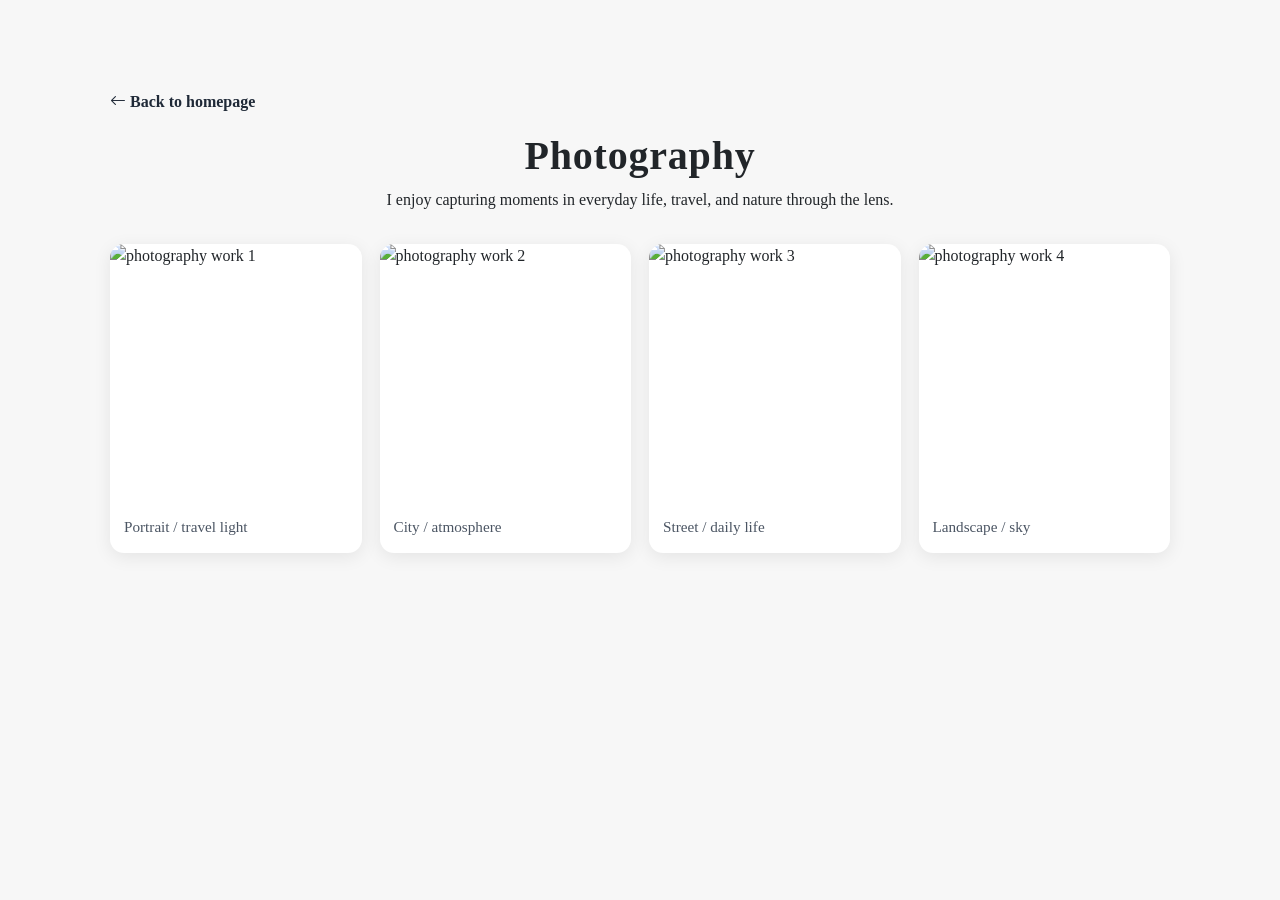
==== photographing.html @ 8a5dce72 "photo" ====
<!DOCTYPE html>
<html lang="en">
<head>
    <meta charset="utf-8" />
    <meta name="viewport" content="width=device-width, initial-scale=1, shrink-to-fit=no" />
    <meta name="description" content="Photography portfolio" />
    <meta name="author" content="Yutong HOU" />
    <title>Photography | Yutong HOU</title>
    <link rel="icon" type="image/x-icon" href="static/assets/favicon.ico" />
    <link href="https://cdn.jsdelivr.net/npm/bootstrap-icons@1.5.0/font/bootstrap-icons.css" rel="stylesheet" />
    <link type="text/css" href="static/css/styles.css" rel="stylesheet" />
    <link type="text/css" href="static/css/main.css" rel="stylesheet" />
    <style>
        body {
            background: #f7f7f7;
        }
        .photo-page {
            max-width: 1100px;
            margin: 90px auto 60px;
            padding: 0 20px;
        }
        .photo-header {
            margin-bottom: 32px;
            text-align: center;
        }
        .photo-grid {
            display: grid;
            grid-template-columns: repeat(auto-fit, minmax(240px, 1fr));
            gap: 18px;
        }
        .photo-card {
            background: white;
            border-radius: 14px;
            overflow: hidden;
            box-shadow: 0 4px 18px rgba(0,0,0,0.08);
        }
        .photo-card img {
            display: block;
            width: 100%;
            height: 260px;
            object-fit: cover;
        }
        .photo-caption {
            padding: 12px 14px 14px;
            font-size: 0.95rem;
            color: #4b5563;
        }
        .back-link {
            display: inline-block;
            margin-bottom: 18px;
            color: #1f2937;
            text-decoration: none;
            font-weight: 600;
        }
        .back-link:hover {
            text-decoration: underline;
        }
    </style>
</head>
<body>
    <div class="photo-page">
        <a href="index.html" class="back-link"><i class="bi bi-arrow-left"></i> Back to homepage</a>
        <div class="photo-header">
            <h1>Photography</h1>
            <p>I enjoy capturing moments in everyday life, travel, and nature through the lens.</p>
        </div>

        <div class="photo-grid">
            <div class="photo-card">
                <img src="static/assets/img/photo.jpg" alt="photography work 1" />
                <div class="photo-caption">Portrait / travel light</div>
            </div>
            <div class="photo-card">
                <img src="static/assets/img/banw.jpg" alt="photography work 2" />
                <div class="photo-caption">City / atmosphere</div>
            </div>
            <div class="photo-card">
                <img src="static/assets/img/photo.jpg" alt="photography work 3" />
                <div class="photo-caption">Street / daily life</div>
            </div>
            <div class="photo-card">
                <img src="static/assets/img/banw.jpg" alt="photography work 4" />
                <div class="photo-caption">Landscape / sky</div>
            </div>
        </div>
    </div>
</body>
</html>
---- static/css/main.css ----
@import "./styles.css";


:root{
    --h-title-color: #2f496d;
    --h-link-color: #7a2d3d;
    --h-link-hover-color: #5e2131;
    --h-body-font-family: "Times New Roman", Times, serif;
    --bs-blue: var(--h-title-color);
    --bs-primary: var(--h-title-color);
    --bs-link-color: var(--h-link-color);
    --bs-link-hover-color: var(--h-link-hover-color);
    --bs-nav-link-color: var(--h-title-color);
    --bs-body-font-family: var(--h-body-font-family);
}

body {
    font-family: var(--h-body-font-family);
    text-rendering: optimizeLegibility;
}

h1, h2, h3, h4, h5, h6,
.h1, .h2, .h3, .h4, .h5, .h6,
.display-3, .display-4,
.navbar-brand,
.nav-link,
section header h2,
section .main-body,
section .main-body p,
section .main-body li,
section .main-body div,
#top-section-bg-text,
.font-alt,
#mainNav .navbar-brand,
#mainNav .navbar-nav .nav-item .nav-link,
#mainNav .navbar-toggler,
strong,
b,
.fw-bold,
.fw-bolder,
.font-weight-bold {
    font-family: var(--h-body-font-family) !important;
}

h1, h2, h3, h4, h5, h6,
.h1, .h2, .h3, .h4, .h5, .h6,
.display-3, .display-4,
strong,
b,
.fw-bold,
.fw-bolder,
.font-weight-bold {
    letter-spacing: 0.02em;
    line-height: 1.2;
}

.header {
    border-bottom: solid 2px var(--bs-blue);
    z-index: 10000;
}

.bg-bottom {
    background-color: var(--h-title-color);
}

.top-section {
    position: relative;
    padding: 10rem 0;
    background-position: center;
    background-size: cover;
    height: 25rem;
}

.top-section h2 {
    font-weight: 400;
}

.top-section .top-section-content {
    position: relative;
    z-index: 1;
}

.top-section:before {
    content: "";
    position: absolute;
    top: 0;
    left: 0;
    width: 100%;
    height: 100%;
    background: rgba(0, 0, 0, 0.5);
}

section header h2{
    font-family: var(--h-body-font-family) !important;
    color: var(--h-title-color);
    font-size: 2.3rem;
    line-height: 4rem;
}

section .main-body{
    font-family: var(--h-body-font-family);
    font-size: 1.3rem;
    font-weight: 200;
    line-height: 2.4rem;
    text-align: justify;
}

section .main-body p,
section .main-body li,
section .main-body div {
    text-align: justify;
}

#publications-md details {
    margin-bottom: 1rem;
}

#publications-md .publication-summary {
    color: var(--h-title-color);
    font-size: 1.75rem;
    font-weight: 700;
    line-height: 1.2;
    padding: 0.25rem 0;
}

#publications-md details[open] .publication-summary {
    margin-bottom: 0.75rem;
}

nav a,
a {
    color: var(--h-link-color);
}

nav a:hover,
a:hover {
    color: var(--h-link-hover-color);
}

.language-switcher {
    margin-right: 1rem;
}

.language-switcher .btn {
    color: var(--h-title-color);
    border: 1px solid var(--h-title-color);
    font-family: var(--h-body-font-family);
}

.language-switcher .dropdown-menu {
    min-width: 8rem;
}

@media screen and (max-width: 991px) {
    .language-switcher {
        margin-left: auto;
        margin-right: 0.75rem;
    }
}


.bg-gradient-primary-to-secondary-light {
    background: linear-gradient(45deg, #fcfcfc, #ffffff) !important;
}

.bg-gradient-primary-to-secondary-gray {
    background: linear-gradient(45deg, #f0f0f0, #f1f1f1) !important;
}



.on-top {
    position: relative;
    z-index: 10000;
}

.top-bg {
    background-position: center;
    background-size: fill;
    width: 100%;
    height: 100%;
}

.top-bg::before {
    content: "";
    position: absolute;
    top: 0;
    left: 0;
    width: 100%;
    height: 100%;
    background: rgba(0, 0, 0, 0.4);
}


#avatar {
    position: relative;
    height: 0;
    top:min(-65px,max(-100px,calc(-1*100vw/12)));
    max-width: 55em;
    margin: 0 1.5rem 0 0;
    float: right;
    z-index: 9000;
}

#avatar img {
    height: max(130px,min(200px,calc(100vw/6)));
    box-shadow: 5px 5px 5px rgba(0, 0, 0, 0.2);
}

@media screen and (max-width: 991px) {
    #avatar {
        margin: 0;
    }
}
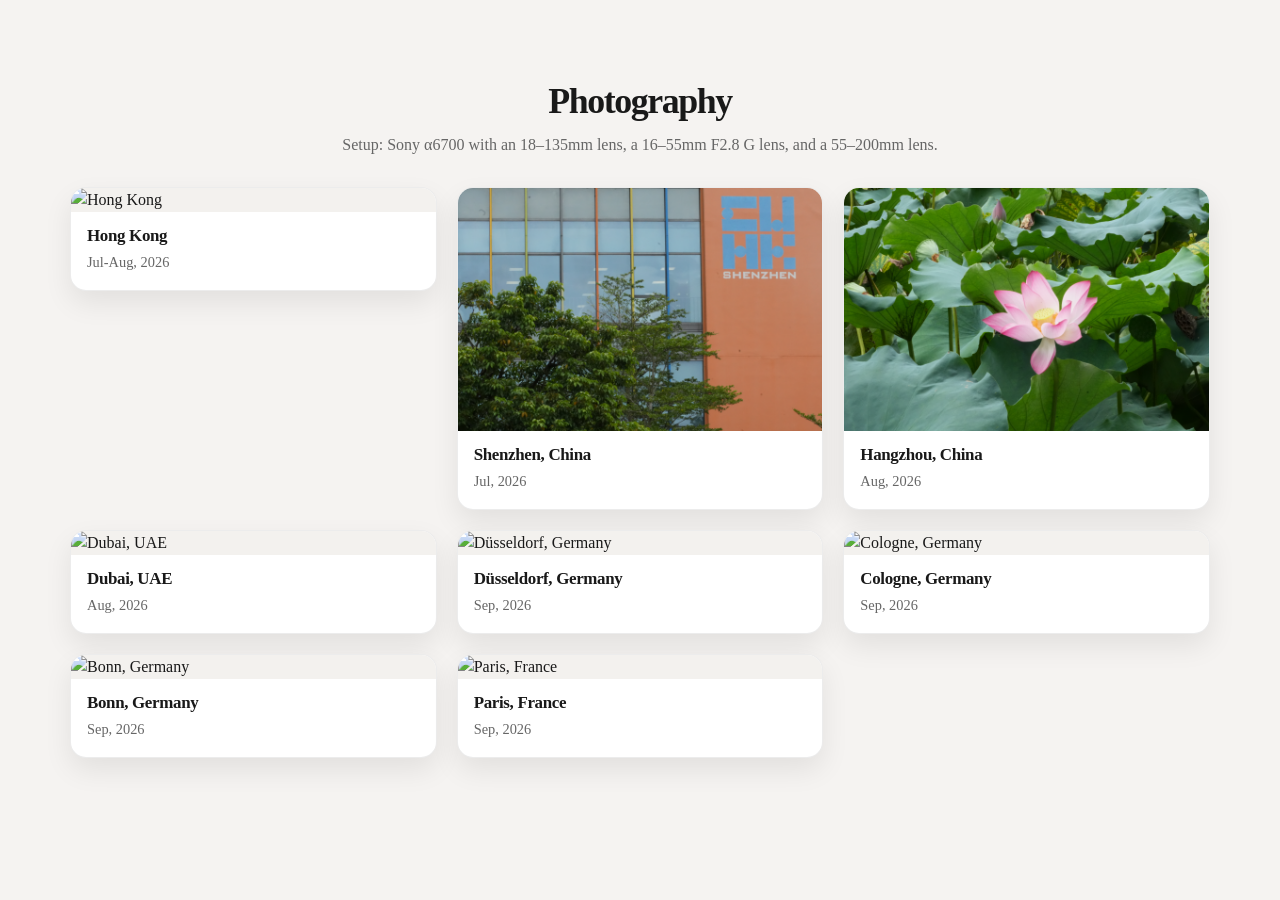
==== commit 38f93d72: "ffigures" ====
--- a/photographing.html
+++ b/photographing.html
@@ -11,78 +11,460 @@
     <link type="text/css" href="static/css/styles.css" rel="stylesheet" />
     <link type="text/css" href="static/css/main.css" rel="stylesheet" />
     <style>
+        :root {
+            --bg: #f5f3f1;
+            --panel: #ffffff;
+            --text: #191919;
+            --muted: #666666;
+            --line: rgba(17, 17, 17, 0.08);
+            --shadow: 0 12px 28px rgba(0, 0, 0, 0.08);
+            --overlay: rgba(10, 10, 10, 0.72);
+        }
+
+        * { box-sizing: border-box; }
+
         body {
-            background: #f7f7f7;
-        }
+            margin: 0;
+            background: var(--bg);
+            color: var(--text);
+            font-family: "Times New Roman", Times, serif;
+        }
+
         .photo-page {
-            max-width: 1100px;
-            margin: 90px auto 60px;
+            max-width: 1180px;
+            margin: 80px auto 60px;
             padding: 0 20px;
         }
+
+        .back-link {
+            display: inline-flex;
+            align-items: center;
+            gap: 8px;
+            margin-bottom: 24px;
+            color: var(--text);
+            text-decoration: none;
+            font-weight: 600;
+            letter-spacing: 0.02em;
+        }
+
+        .back-link:hover {
+            text-decoration: underline;
+        }
+
         .photo-header {
-            margin-bottom: 32px;
             text-align: center;
-        }
+            margin-bottom: 30px;
+        }
+
+        .photo-header h1 {
+            font-size: clamp(2.2rem, 2.8vw, 3.4rem);
+            margin: 0 0 10px;
+            letter-spacing: -0.04em;
+            font-weight: 700;
+            font-family: "Times New Roman", Times, serif;
+        }
+
+        .photo-header p {
+            margin: 0;
+            color: var(--muted);
+            font-size: 1rem;
+        }
+
         .photo-grid {
             display: grid;
-            grid-template-columns: repeat(auto-fit, minmax(240px, 1fr));
-            gap: 18px;
-        }
+            grid-template-columns: repeat(auto-fit, minmax(360px, 1fr));
+            gap: 20px;
+            align-items: start;
+        }
+
         .photo-card {
-            background: white;
-            border-radius: 14px;
+            display: flex;
+            flex-direction: column;
+            background: var(--panel);
+            border: 1px solid var(--line);
+            border-radius: 16px;
             overflow: hidden;
-            box-shadow: 0 4px 18px rgba(0,0,0,0.08);
-        }
+            box-shadow: var(--shadow);
+            transition: transform 0.2s ease, box-shadow 0.2s ease;
+            cursor: pointer;
+        }
+
+        .photo-card:hover {
+            transform: translateY(-3px);
+            box-shadow: 0 14px 30px rgba(0, 0, 0, 0.12);
+        }
+
         .photo-card img {
             display: block;
             width: 100%;
-            height: 260px;
-            object-fit: cover;
-        }
-        .photo-caption {
-            padding: 12px 14px 14px;
-            font-size: 0.95rem;
-            color: #4b5563;
-        }
-        .back-link {
-            display: inline-block;
-            margin-bottom: 18px;
-            color: #1f2937;
-            text-decoration: none;
-            font-weight: 600;
-        }
-        .back-link:hover {
-            text-decoration: underline;
+            height: auto;
+            background: #f3f1ee;
+        }
+
+        .photo-info {
+            padding: 14px 16px 16px;
+        }
+
+        .photo-title {
+            margin: 0 0 6px;
+            font-size: 1.06rem;
+            font-weight: 700;
+            letter-spacing: -0.02em;
+            font-family: "Times New Roman", Times, serif;
+        }
+
+        .photo-location {
+            margin: 0;
+            color: var(--muted);
+            font-size: 0.9rem;
+            font-family: "Times New Roman", Times, serif;
+        }
+
+        .lightbox {
+            position: fixed;
+            inset: 0;
+            display: none;
+            align-items: center;
+            justify-content: center;
+            background: var(--overlay);
+            padding: 24px;
+            z-index: 1000;
+        }
+
+        .lightbox.open {
+            display: flex;
+        }
+
+        .lightbox-panel {
+            position: relative;
+            width: min(1180px, 94vw);
+            max-height: 90vh;
+            overflow: auto;
+            background: rgba(255,255,255,0.96);
+            border-radius: 18px;
+            box-shadow: 0 22px 50px rgba(0,0,0,0.25);
+            padding: 18px;
+        }
+
+        .lightbox-close {
+            position: absolute;
+            top: 12px;
+            right: 14px;
+            border: none;
+            background: rgba(0,0,0,0.06);
+            width: 36px;
+            height: 36px;
+            border-radius: 50%;
+            font-size: 1.5rem;
+            cursor: pointer;
+        }
+
+        .lightbox-header {
+            padding-right: 44px;
+            margin-bottom: 16px;
+        }
+
+        .lightbox-header h2 {
+            margin: 0 0 4px;
+            font-size: 1.6rem;
+            font-family: "Times New Roman", Times, serif;
+        }
+
+        .lightbox-header p {
+            margin: 0;
+            color: var(--muted);
+            font-family: "Times New Roman", Times, serif;
+        }
+
+        .lightbox-grid {
+            display: grid;
+            grid-template-columns: repeat(2, minmax(0, 1fr));
+            gap: 14px;
+        }
+
+        .gallery-pair {
+            display: grid;
+            grid-column: 1 / -1;
+            grid-template-columns: minmax(0, 1fr) minmax(0, 1fr);
+            gap: 14px;
+        }
+
+        .gallery-pair > img,
+        .gallery-stack > img,
+        .gallery-single {
+            align-self: start;
+        }
+
+        .gallery-stack {
+            display: grid;
+            gap: 14px;
+        }
+
+        .gallery-single {
+            width: 100%;
+        }
+
+        .lightbox-grid img {
+            display: block;
+            width: 100%;
+            height: auto;
+            margin: 0 auto;
+            border-radius: 12px;
+            background: #ececec;
+        }
+
+        @media (max-width: 640px) {
+            .lightbox-grid {
+                grid-template-columns: 1fr;
+            }
+
+            .gallery-pair {
+                grid-template-columns: 1fr;
+            }
         }
     </style>
 </head>
 <body>
     <div class="photo-page">
-        <a href="index.html" class="back-link"><i class="bi bi-arrow-left"></i> Back to homepage</a>
         <div class="photo-header">
             <h1>Photography</h1>
-            <p>I enjoy capturing moments in everyday life, travel, and nature through the lens.</p>
+            <p>Setup: Sony α6700 with an 18–135mm lens, a 16–55mm F2.8 G lens, and a 55–200mm lens.</p>
         </div>
 
-        <div class="photo-grid">
-            <div class="photo-card">
-                <img src="static/assets/img/photo.jpg" alt="photography work 1" />
-                <div class="photo-caption">Portrait / travel light</div>
+        <div class="photo-grid" id="photoGrid"></div>
+    </div>
+
+    <div class="lightbox" id="lightbox" aria-hidden="true">
+        <div class="lightbox-panel">
+            <button class="lightbox-close" type="button" aria-label="Close">×</button>
+            <div class="lightbox-header">
+                <h2 id="galleryTitle">Title</h2>
+                <p id="galleryLocation">Location</p>
             </div>
-            <div class="photo-card">
-                <img src="static/assets/img/banw.jpg" alt="photography work 2" />
-                <div class="photo-caption">City / atmosphere</div>
-            </div>
-            <div class="photo-card">
-                <img src="static/assets/img/photo.jpg" alt="photography work 3" />
-                <div class="photo-caption">Street / daily life</div>
-            </div>
-            <div class="photo-card">
-                <img src="static/assets/img/banw.jpg" alt="photography work 4" />
-                <div class="photo-caption">Landscape / sky</div>
-            </div>
+            <div class="lightbox-grid" id="galleryGrid"></div>
         </div>
     </div>
+
+    <script>
+        // Edit only the content here. Keep all cover images in the same landscape ratio.
+        const works = [
+            {
+                title: 'Hong Kong',
+                location: 'Jul-Aug, 2026',
+                cover: 'static/assets/Hong%20Kong%20Jul,%20Aug,%202026/cover.JPG',
+                images: [
+                    'static/assets/Hong%20Kong%20Jul,%20Aug,%202026/26July_Hong%20Kong,%20China2..JPG',
+                    'static/assets/Hong%20Kong%20Jul,%20Aug,%202026/DSC00104.JPG',
+                    'static/assets/Hong%20Kong%20Jul,%20Aug,%202026/DSC00112.JPG',
+                    'static/assets/Hong%20Kong%20Jul,%20Aug,%202026/DSC00197.JPG',
+                    'static/assets/Hong%20Kong%20Jul,%20Aug,%202026/DSC00201.JPG',
+                    'static/assets/Hong%20Kong%20Jul,%20Aug,%202026/DSC00207.JPG',
+                    'static/assets/Hong%20Kong%20Jul,%20Aug,%202026/26Aug_Hong%20Kong,%20China.JPG',
+                    'static/assets/Hong%20Kong%20Jul,%20Aug,%202026/cover.JPG'
+                ],
+                portraitImages: []
+            },
+            {
+                title: 'Shenzhen, China',
+                location: 'Jul, 2026',
+                cover: 'static/assets/Shenzhen%20Jul,%202026/cover.JPG',
+                images: [
+                    'static/assets/Shenzhen%20Jul,%202026/DSC00251.JPG',
+                    'static/assets/Shenzhen%20Jul,%202026/DSC00259.JPG',
+                    'static/assets/Shenzhen%20Jul,%202026/DSC00264.JPG',
+                    'static/assets/Shenzhen%20Jul,%202026/cover.JPG'
+                ],
+                portraitImages: []
+            },
+            {
+                title: 'Hangzhou, China',
+                location: 'Aug, 2026',
+                cover: 'static/assets/Hangzhou%20Aug,%202026/cover.JPG',
+                images: [
+                    'static/assets/Hangzhou%20Aug,%202026/DSC00414.JPG',
+                    'static/assets/Hangzhou%20Aug,%202026/DSC00417.JPG',
+                    'static/assets/Hangzhou%20Aug,%202026/DSC00420.JPG',
+                    'static/assets/Hangzhou%20Aug,%202026/DSC00421.JPG',
+                    'static/assets/Hangzhou%20Aug,%202026/DSC00423.JPG',
+                    'static/assets/Hangzhou%20Aug,%202026/DSC00425.JPG',
+                    'static/assets/Hangzhou%20Aug,%202026/DSC00447.JPG',
+                    'static/assets/Hangzhou%20Aug,%202026/cover.JPG'
+                ],
+                portraitImages: []
+            },
+            {
+                title: 'Dubai, UAE',
+                location: 'Aug, 2026',
+                cover: 'static/assets/Dubai%20Aug,%202026/cover.JPG',
+                images: [
+                    'static/assets/Dubai%20Aug,%202026/DSC00493.JPG',
+                    'static/assets/Dubai%20Aug,%202026/DSC00528.JPG',
+                    'static/assets/Dubai%20Aug,%202026/DSC00556.JPG',
+                    'static/assets/Dubai%20Aug,%202026/DSC00573.JPG',
+                    'static/assets/Dubai%20Aug,%202026/DSC00576.JPG',
+                    'static/assets/Dubai%20Aug,%202026/cover.JPG'
+                ],
+                portraitImages: []
+            },
+            {
+                title: 'Düsseldorf, Germany',
+                location: 'Sep, 2026',
+                cover: 'static/assets/Dusseldorf%20Sep,%202026/cover.JPG',
+                images: [
+                    'static/assets/Dusseldorf%20Sep,%202026/DSC00645.JPG',
+                    'static/assets/Dusseldorf%20Sep,%202026/DSC00657.JPG',
+                    'static/assets/Dusseldorf%20Sep,%202026/DSC00675.JPG',
+                    'static/assets/Dusseldorf%20Sep,%202026/DSC00703.JPG',
+                    'static/assets/Dusseldorf%20Sep,%202026/DSC00704.JPG',
+                    'static/assets/Dusseldorf%20Sep,%202026/DSC00712.JPG',
+                    'static/assets/Dusseldorf%20Sep,%202026/DSC00719.JPG',
+                    'static/assets/Dusseldorf%20Sep,%202026/DSC00726.JPG',
+                    'static/assets/Dusseldorf%20Sep,%202026/DSC00730.JPG',
+                    'static/assets/Dusseldorf%20Sep,%202026/DSC00734.JPG',
+                    'static/assets/Dusseldorf%20Sep,%202026/DSC00736.JPG',
+                    'static/assets/Dusseldorf%20Sep,%202026/DSC00758.JPG',
+                    'static/assets/Dusseldorf%20Sep,%202026/DSC01057.JPG',
+                    'static/assets/Dusseldorf%20Sep,%202026/DSC01223.JPG',
+                    'static/assets/Dusseldorf%20Sep,%202026/DSC01227.JPG',
+                    'static/assets/Dusseldorf%20Sep,%202026/DSC01236.JPG',
+                    'static/assets/Dusseldorf%20Sep,%202026/DSC01248.JPG',
+                    'static/assets/Dusseldorf%20Sep,%202026/DSC01251.JPG',
+                    'static/assets/Dusseldorf%20Sep,%202026/DSC01255.JPG',
+                    'static/assets/Dusseldorf%20Sep,%202026/DSC01265.JPG',
+                    'static/assets/Dusseldorf%20Sep,%202026/cover.JPG'
+                ],
+                portraitImages: []
+            },
+            {
+                title: 'Cologne, Germany',
+                location: 'Sep, 2026',
+                cover: 'static/assets/Cologne%20Sep,%202026/cover.JPG',
+                images: [
+                    'static/assets/Cologne%20Sep,%202026/DSC01284.JPG',
+                    'static/assets/Cologne%20Sep,%202026/DSC01290.JPG',
+                    'static/assets/Cologne%20Sep,%202026/DSC01299.JPG',
+                    'static/assets/Cologne%20Sep,%202026/DSC01310.JPG',
+                    'static/assets/Cologne%20Sep,%202026/DSC01314.JPG',
+                    'static/assets/Cologne%20Sep,%202026/DSC01321.JPG',
+                    'static/assets/Cologne%20Sep,%202026/DSC01323.JPG',
+                    'static/assets/Cologne%20Sep,%202026/DSC01333.JPG',
+                    'static/assets/Cologne%20Sep,%202026/DSC01338.JPG',
+                    'static/assets/Cologne%20Sep,%202026/DSC01351.JPG',
+                    'static/assets/Cologne%20Sep,%202026/DSC01358.JPG',
+                    'static/assets/Cologne%20Sep,%202026/DSC01361.JPG',
+                    'static/assets/Cologne%20Sep,%202026/cover.JPG'
+                ],
+                portraitImages: []
+            },
+            {
+                title: 'Bonn, Germany',
+                location: 'Sep, 2026',
+                cover: 'static/assets/Bonn%20Sep,%202026/cover.JPG',
+                images: [
+                    'static/assets/Bonn%20Sep,%202026/26Sep_Bonn,%20Germany.JPG',
+                    'static/assets/Bonn%20Sep,%202026/DSC01376.JPG',
+                    'static/assets/Bonn%20Sep,%202026/DSC01380.JPG',
+                    'static/assets/Bonn%20Sep,%202026/DSC01383.JPG',
+                    'static/assets/Bonn%20Sep,%202026/DSC01394.JPG',
+                    'static/assets/Bonn%20Sep,%202026/DSC01400.JPG',
+                    'static/assets/Bonn%20Sep,%202026/DSC01403.JPG',
+                    'static/assets/Bonn%20Sep,%202026/cover.JPG'
+                ],
+                portraitImages: []
+            },
+            {
+                title: 'Paris, France',
+                location: 'Sep, 2026',
+                cover: 'static/assets/Paris%20Sep,%202026/cover.JPG',
+                images: [
+                    'static/assets/Paris%20Sep,%202026/26Sep_Paris,%20France1.JPG',
+                    'static/assets/Paris%20Sep,%202026/DSC01468.JPG',
+                    'static/assets/Paris%20Sep,%202026/DSC01453.JPG',
+                    'static/assets/Paris%20Sep,%202026/DSC01445.JPG',
+                    'static/assets/Paris%20Sep,%202026/DSC01527.JPG',
+                    'static/assets/Paris%20Sep,%202026/DSC01540.JPG',
+                    'static/assets/Paris%20Sep,%202026/cover.JPG',
+                    'static/assets/Paris%20Sep,%202026/DSC01517.JPG',
+                    'static/assets/Paris%20Sep,%202026/DSC01519.JPG',
+                    'static/assets/Paris%20Sep,%202026/DSC01534.JPG'
+                ],
+                portraitImages: [
+                    'static/assets/Paris%20Sep,%202026/26Sep_Paris,%20France1.JPG',
+                    'static/assets/Paris%20Sep,%202026/DSC01445.JPG',
+                    'static/assets/Paris%20Sep,%202026/DSC01453.JPG',
+                    'static/assets/Paris%20Sep,%202026/DSC01468.JPG',
+                    'static/assets/Paris%20Sep,%202026/DSC01527.JPG',
+                    'static/assets/Paris%20Sep,%202026/DSC01540.JPG'
+                ]
+            }
+        ];
+
+        const grid = document.getElementById('photoGrid');
+        const lightbox = document.getElementById('lightbox');
+        const galleryTitle = document.getElementById('galleryTitle');
+        const galleryLocation = document.getElementById('galleryLocation');
+        const galleryGrid = document.getElementById('galleryGrid');
+        const closeBtn = document.querySelector('.lightbox-close');
+
+        function createCard(work) {
+            const card = document.createElement('article');
+            card.className = 'photo-card';
+            card.innerHTML = `
+                <img src="${work.cover}" alt="${work.title}" />
+                <div class="photo-info">
+                    <h2 class="photo-title">${work.title}</h2>
+                    <p class="photo-location">${work.location}</p>
+                </div>
+            `;
+            card.addEventListener('click', () => openGallery(work));
+            return card;
+        }
+
+        function openGallery(work) {
+            galleryTitle.textContent = work.title;
+            galleryLocation.textContent = work.location;
+            galleryGrid.innerHTML = '';
+
+            const createGalleryImage = (image) => {
+                const img = document.createElement('img');
+                img.src = image;
+                img.alt = work.title;
+                return img;
+            };
+
+            if (!work.portraitImages) {
+                galleryGrid.classList.add('gallery-regular');
+                work.images.forEach(image => galleryGrid.appendChild(createGalleryImage(image)));
+            } else {
+                galleryGrid.classList.remove('gallery-regular');
+                const portraitSet = new Set(work.portraitImages);
+                const portraits = work.images.filter(image => portraitSet.has(image));
+                const landscapes = work.images.filter(image => !portraitSet.has(image));
+                [...portraits, ...landscapes].forEach(image => {
+                    galleryGrid.appendChild(createGalleryImage(image));
+                });
+            }
+
+            lightbox.classList.add('open');
+            lightbox.setAttribute('aria-hidden', 'false');
+        }
+
+        function closeGallery() {
+            lightbox.classList.remove('open');
+            lightbox.setAttribute('aria-hidden', 'true');
+        }
+
+        works.forEach(work => {
+            grid.appendChild(createCard(work));
+        });
+
+        closeBtn.addEventListener('click', closeGallery);
+        lightbox.addEventListener('click', (event) => {
+            if (event.target === lightbox) closeGallery();
+        });
+        document.addEventListener('keydown', (event) => {
+            if (event.key === 'Escape') closeGallery();
+        });
+    </script>
 </body>
 </html>
